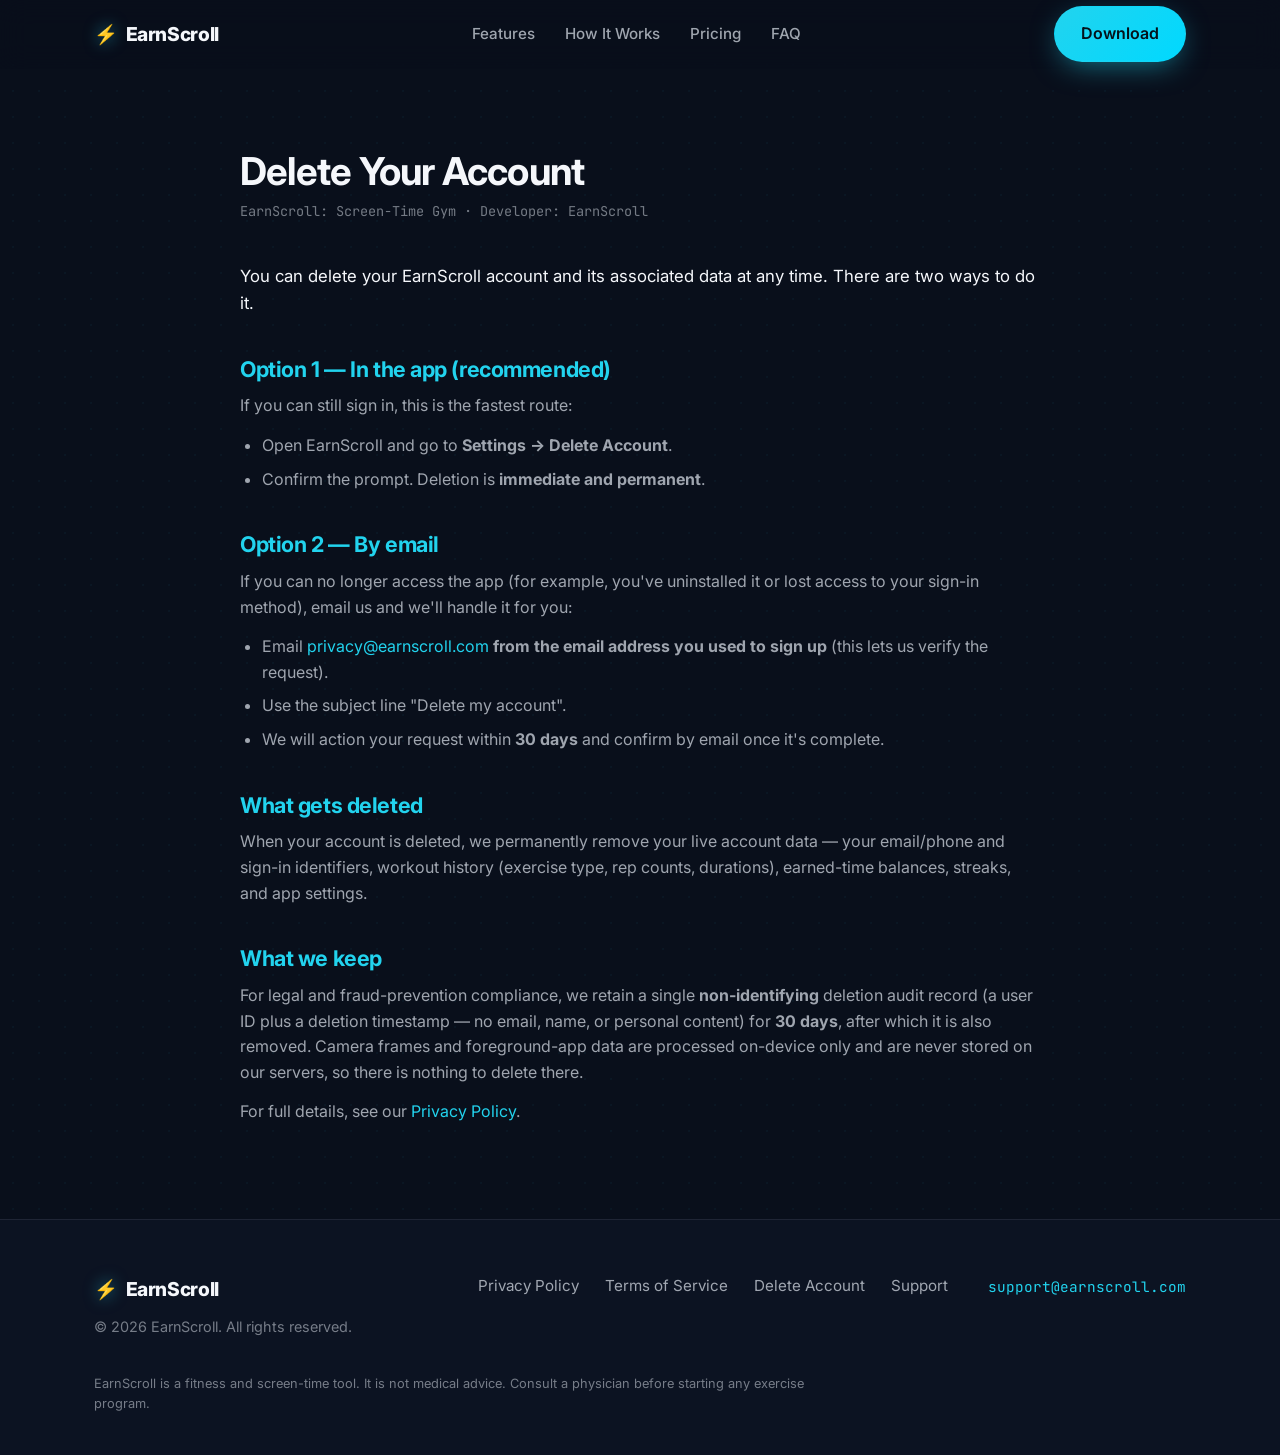
==== delete-account.html @ 03a47c72 "Align legal routes with app: /privacy, /terms, +/delete-account - Serve canonical routes matching WE" ====
<!DOCTYPE html>
<html lang="en">
<head>
  <meta charset="UTF-8" />
  <meta name="viewport" content="width=device-width, initial-scale=1.0" />
  <title>Delete Your Account — EarnScroll</title>
  <meta name="description" content="How to delete your EarnScroll account and what data is removed. In-app deletion or email-based deletion for users who can no longer sign in." />
  <meta name="theme-color" content="#090F1B" />
  <link rel="canonical" href="https://earnscroll.com/delete-account" />
  <link rel="preconnect" href="https://fonts.googleapis.com" />
  <link rel="preconnect" href="https://fonts.gstatic.com" crossorigin />
  <link href="https://fonts.googleapis.com/css2?family=Inter:wght@400;500;600;700;800&family=JetBrains+Mono:wght@400;500;600&display=swap" rel="stylesheet" />
  <link rel="icon" type="image/png" href="/images/favicon.png" />
  <link rel="stylesheet" href="/css/style.css" />
</head>
<body>
  <header class="nav">
    <div class="container nav-inner">
      <a class="logo" href="/"><span class="bolt" aria-hidden="true">⚡</span> EarnScroll</a>
      <nav class="nav-links" aria-label="Primary">
        <a href="/#features">Features</a>
        <a href="/#how">How It Works</a>
        <a href="/#pricing">Pricing</a>
        <a href="/#faq">FAQ</a>
      </nav>
      <div class="nav-cta">
        <a class="btn btn-primary" href="https://play.google.com/store/apps/details?id=com.earnscroll.app" target="_blank" rel="noopener">Download</a>
      </div>
    </div>
  </header>

  <main class="container">
    <article class="doc">
      <h1>Delete Your Account</h1>
      <p class="updated">EarnScroll: Screen-Time Gym · Developer: EarnScroll</p>

      <p class="lead">You can delete your EarnScroll account and its associated data at any time. There are two ways to do it.</p>

      <h2>Option 1 — In the app (recommended)</h2>
      <p>If you can still sign in, this is the fastest route:</p>
      <ul>
        <li>Open EarnScroll and go to <strong>Settings → Delete Account</strong>.</li>
        <li>Confirm the prompt. Deletion is <strong>immediate and permanent</strong>.</li>
      </ul>

      <h2>Option 2 — By email</h2>
      <p>If you can no longer access the app (for example, you've uninstalled it or lost access to your sign-in method), email us and we'll handle it for you:</p>
      <ul>
        <li>Email <a href="mailto:privacy@earnscroll.com">privacy@earnscroll.com</a> <strong>from the email address you used to sign up</strong> (this lets us verify the request).</li>
        <li>Use the subject line "Delete my account".</li>
        <li>We will action your request within <strong>30 days</strong> and confirm by email once it's complete.</li>
      </ul>

      <h2>What gets deleted</h2>
      <p>When your account is deleted, we permanently remove your live account data — your email/phone and sign-in identifiers, workout history (exercise type, rep counts, durations), earned-time balances, streaks, and app settings.</p>

      <h2>What we keep</h2>
      <p>For legal and fraud-prevention compliance, we retain a single <strong>non-identifying</strong> deletion audit record (a user ID plus a deletion timestamp — no email, name, or personal content) for <strong>30 days</strong>, after which it is also removed. Camera frames and foreground-app data are processed on-device only and are never stored on our servers, so there is nothing to delete there.</p>

      <p>For full details, see our <a href="/privacy">Privacy Policy</a>.</p>
    </article>
  </main>

  <footer class="footer">
    <div class="container">
      <div class="footer-grid">
        <div>
          <a class="logo" href="/"><span class="bolt">⚡</span> EarnScroll</a>
          <p class="footer-copy">© 2026 EarnScroll. All rights reserved.</p>
        </div>
        <nav class="footer-links" aria-label="Footer">
          <a href="/privacy">Privacy Policy</a>
          <a href="/terms">Terms of Service</a>
          <a href="/delete-account">Delete Account</a>
          <a href="/support">Support</a>
        </nav>
        <div><a class="footer-email" href="mailto:support@earnscroll.com">support@earnscroll.com</a></div>
      </div>
      <p class="disclaimer">EarnScroll is a fitness and screen-time tool. It is not medical advice. Consult a physician before starting any exercise program.</p>
    </div>
  </footer>
</body>
</html>
---- css/style.css ----
/* ============================================================
   EarnScroll — Screen-Time Gym :: Landing site stylesheet
   Industrial dark design system
   ============================================================ */

:root {
  /* Brand palette */
  --cyan: #22D3EE;
  --cyan-bright: #49CBEB;
  --cyan-neon: #00D9FF;
  --bg: #090F1B;
  --bg-2: #0C1322;
  --card: #141B2B;
  --card-2: #161E30;
  --text: #F5F7FB;
  --text-muted: rgba(224, 229, 238, 0.7);
  --text-dim: rgba(224, 229, 238, 0.5);
  --border: #1F2535;
  --gold: #FFD700;
  --green: #22C55E;
  --red: #EF4444;
  --amber: #F59E0B;

  --radius: 20px;
  --radius-sm: 14px;
  --maxw: 1140px;

  --shadow-glow: 0 0 60px -12px rgba(34, 211, 238, 0.45);
  --font-sans: 'Inter', -apple-system, BlinkMacSystemFont, 'Segoe UI', Roboto, sans-serif;
  --font-mono: 'JetBrains Mono', 'Space Mono', ui-monospace, monospace;
}

* { box-sizing: border-box; margin: 0; padding: 0; }

html { scroll-behavior: smooth; -webkit-text-size-adjust: 100%; }

body {
  font-family: var(--font-sans);
  background: var(--bg);
  color: var(--text);
  line-height: 1.6;
  overflow-x: hidden;
  /* subtle dot-grid texture over the industrial navy */
  background-image:
    radial-gradient(rgba(34, 211, 238, 0.04) 1px, transparent 1px);
  background-size: 26px 26px;
}

img { max-width: 100%; display: block; }
a { color: inherit; text-decoration: none; }

.container { width: 100%; max-width: var(--maxw); margin: 0 auto; padding: 0 24px; }

/* ---------- Typography ---------- */
h1, h2, h3 { font-weight: 700; line-height: 1.15; letter-spacing: -0.02em; }
.mono { font-family: var(--font-mono); }

.section { padding: 96px 0; position: relative; }
.section-title {
  font-size: clamp(1.9rem, 4vw, 2.8rem);
  text-align: center;
  margin-bottom: 14px;
}
.section-sub {
  text-align: center;
  color: var(--text-muted);
  max-width: 620px;
  margin: 0 auto 56px;
  font-size: 1.05rem;
}
.eyebrow {
  display: inline-block;
  font-family: var(--font-mono);
  font-size: 0.78rem;
  letter-spacing: 0.18em;
  text-transform: uppercase;
  color: var(--cyan);
  margin-bottom: 14px;
}

/* ---------- Buttons ---------- */
.btn {
  display: inline-flex;
  align-items: center;
  justify-content: center;
  gap: 10px;
  padding: 14px 26px;
  border-radius: 999px;
  font-weight: 600;
  font-size: 1rem;
  cursor: pointer;
  border: 1px solid transparent;
  transition: transform 0.18s ease, box-shadow 0.18s ease, background 0.18s ease;
  white-space: nowrap;
}
.btn-primary {
  background: linear-gradient(135deg, var(--cyan) 0%, var(--cyan-neon) 100%);
  color: #04121a;
  box-shadow: 0 8px 30px -8px rgba(34, 211, 238, 0.6);
}
.btn-primary:hover { transform: translateY(-2px); box-shadow: 0 12px 40px -8px rgba(34, 211, 238, 0.8); }
.btn-ghost {
  background: rgba(255, 255, 255, 0.04);
  border: 1px solid var(--border);
  color: var(--text);
}
.btn-ghost:hover { border-color: var(--cyan); color: var(--cyan); }
.btn svg { width: 20px; height: 20px; }

/* ---------- Navbar ---------- */
.nav {
  position: sticky;
  top: 0;
  z-index: 100;
  backdrop-filter: blur(14px);
  -webkit-backdrop-filter: blur(14px);
  background: rgba(9, 15, 27, 0.72);
  border-bottom: 1px solid transparent;
  transition: border-color 0.3s ease, background 0.3s ease;
}
.nav.scrolled { border-bottom-color: var(--border); background: rgba(9, 15, 27, 0.9); }
.nav-inner { display: flex; align-items: center; justify-content: space-between; height: 68px; }
.logo { display: flex; align-items: center; gap: 8px; font-weight: 800; font-size: 1.2rem; letter-spacing: -0.02em; }
.logo .bolt { color: var(--cyan); filter: drop-shadow(0 0 8px rgba(34,211,238,0.6)); }
.nav-links { display: flex; align-items: center; gap: 30px; }
.nav-links a { color: var(--text-muted); font-size: 0.95rem; font-weight: 500; transition: color 0.15s; }
.nav-links a:hover { color: var(--text); }
.nav-cta { display: flex; align-items: center; gap: 14px; }
.nav-toggle { display: none; background: none; border: none; color: var(--text); cursor: pointer; }
.nav-toggle svg { width: 26px; height: 26px; }

/* ---------- Hero ---------- */
.hero { position: relative; padding: 80px 0 100px; overflow: hidden; }
.hero::before {
  content: "";
  position: absolute;
  top: -20%; left: 50%;
  width: 900px; height: 900px;
  transform: translateX(-50%);
  background: radial-gradient(circle, rgba(34,211,238,0.16) 0%, transparent 60%);
  pointer-events: none;
}
.hero-grid {
  display: grid;
  grid-template-columns: 1.05fr 0.95fr;
  gap: 48px;
  align-items: center;
  position: relative;
}
.hero h1 {
  font-size: clamp(2.6rem, 6vw, 4.3rem);
  margin-bottom: 22px;
  background: linear-gradient(180deg, #ffffff 0%, #b9d9e3 100%);
  -webkit-background-clip: text;
  background-clip: text;
  -webkit-text-fill-color: transparent;
}
.hero h1 .accent {
  background: linear-gradient(135deg, var(--cyan) 0%, var(--cyan-neon) 100%);
  -webkit-background-clip: text;
  background-clip: text;
  -webkit-text-fill-color: transparent;
}
.hero-sub { font-size: 1.15rem; color: var(--text-muted); max-width: 540px; margin-bottom: 34px; }
.hero-ctas { display: flex; gap: 16px; flex-wrap: wrap; margin-bottom: 30px; }
.trust-badges { display: flex; flex-direction: column; gap: 10px; }
.trust-badges span { font-size: 0.9rem; color: var(--text-dim); display: flex; align-items: center; gap: 8px; }

/* Screenshot frame (source images are square 1:1) */
.phone {
  position: relative;
  width: 340px;
  max-width: 100%;
  margin: 0 auto;
  border-radius: 26px;
  padding: 10px;
  background: linear-gradient(160deg, #1c2740, #0c1220);
  border: 1px solid var(--border);
  box-shadow: var(--shadow-glow), 0 30px 70px -30px rgba(0,0,0,0.8);
}
.phone img {
  border-radius: 18px;
  width: 100%;
  height: auto;
  aspect-ratio: 1 / 1;
  object-fit: cover;
  display: block;
}
.hero-phone { animation: float 6s ease-in-out infinite; }
@keyframes float {
  0%, 100% { transform: translateY(0); }
  50% { transform: translateY(-12px); }
}

/* ---------- Problem cards ---------- */
.grid-3 { display: grid; grid-template-columns: repeat(3, 1fr); gap: 24px; }
.card {
  background: linear-gradient(160deg, rgba(20,27,43,0.9), rgba(12,18,32,0.9));
  border: 1px solid var(--border);
  border-radius: var(--radius);
  padding: 30px;
  backdrop-filter: blur(6px);
  transition: transform 0.2s ease, border-color 0.2s ease;
}
.card:hover { transform: translateY(-4px); border-color: rgba(34,211,238,0.4); }
.card .emoji { font-size: 2rem; margin-bottom: 16px; display: block; }
.card h3 { font-size: 1.2rem; margin-bottom: 10px; }
.card p { color: var(--text-muted); font-size: 0.98rem; }
.transition-line {
  text-align: center;
  font-size: 1.4rem;
  font-weight: 700;
  margin-top: 44px;
  color: var(--cyan);
}

/* ---------- How it works ---------- */
.steps { display: flex; flex-direction: column; gap: 80px; }
.step {
  display: grid;
  grid-template-columns: 1fr 320px;
  gap: 56px;
  align-items: center;
}
.step:nth-child(even) { grid-template-columns: 320px 1fr; }
.step:nth-child(even) .step-body { order: 2; }
.step-num {
  font-family: var(--font-mono);
  font-size: 0.85rem;
  color: var(--cyan);
  letter-spacing: 0.15em;
  margin-bottom: 12px;
}
.step-icon {
  width: 52px; height: 52px;
  border-radius: 14px;
  background: rgba(34,211,238,0.1);
  border: 1px solid rgba(34,211,238,0.3);
  display: flex; align-items: center; justify-content: center;
  margin-bottom: 18px;
  font-size: 1.5rem;
}
.step-body h3 { font-size: 1.6rem; margin-bottom: 12px; }
.step-body p { color: var(--text-muted); font-size: 1.05rem; max-width: 460px; }
.step .phone { width: 320px; }

/* ---------- Feature grid ---------- */
.grid-feat { display: grid; grid-template-columns: repeat(3, 1fr); gap: 22px; }
.feat-card .fi {
  width: 46px; height: 46px; border-radius: 12px;
  display: flex; align-items: center; justify-content: center;
  background: rgba(34,211,238,0.09);
  border: 1px solid rgba(34,211,238,0.22);
  margin-bottom: 16px;
}
.feat-card .fi svg { width: 24px; height: 24px; color: var(--cyan); }

/* ---------- Gallery ---------- */
.gallery {
  display: flex;
  gap: 30px;
  overflow-x: auto;
  padding: 10px 24px 30px;
  scroll-snap-type: x mandatory;
  -webkit-overflow-scrolling: touch;
}
.gallery::-webkit-scrollbar { height: 8px; }
.gallery::-webkit-scrollbar-thumb { background: var(--border); border-radius: 8px; }
.gallery-item { scroll-snap-align: center; flex: 0 0 auto; text-align: center; }
.gallery-item .phone { width: 300px; }
.gallery-item .cap { margin-top: 16px; color: var(--text-muted); font-size: 0.95rem; font-family: var(--font-mono); }

/* ---------- Pricing ---------- */
.pricing-grid { display: grid; grid-template-columns: repeat(2, 1fr); gap: 26px; max-width: 900px; margin: 0 auto; align-items: start; }
.price-card { padding: 36px; position: relative; }
.price-card.pro {
  border: 1px solid transparent;
  background:
    linear-gradient(var(--card), var(--card)) padding-box,
    linear-gradient(135deg, var(--gold), var(--cyan)) border-box;
}
.price-card h3 { font-size: 1.4rem; margin-bottom: 6px; }
.price-card .tagline { color: var(--text-dim); font-size: 0.9rem; margin-bottom: 24px; }
.price-list { list-style: none; margin-bottom: 26px; }
.price-list li { padding: 9px 0; color: var(--text-muted); display: flex; align-items: center; gap: 10px; border-bottom: 1px solid rgba(255,255,255,0.04); }
.price-list li svg { width: 18px; height: 18px; color: var(--green); flex-shrink: 0; }
.tiers { display: flex; flex-direction: column; gap: 10px; margin-bottom: 24px; }
.tier {
  display: flex; justify-content: space-between; align-items: center;
  padding: 12px 16px; border-radius: var(--radius-sm);
  background: rgba(255,255,255,0.03); border: 1px solid var(--border);
}
.tier .amt { font-family: var(--font-mono); font-weight: 600; }
.tier .amt small { color: var(--text-dim); font-weight: 400; }
.badge {
  font-size: 0.68rem; font-weight: 700; text-transform: uppercase; letter-spacing: 0.1em;
  padding: 3px 9px; border-radius: 999px; background: var(--gold); color: #1a1400;
}
.badge-best { position: absolute; top: -12px; right: 24px; }
.price-card .btn { width: 100%; }
.manage-note { text-align: center; font-size: 0.82rem; color: var(--text-dim); margin-top: 14px; }

/* ---------- FAQ ---------- */
.faq { max-width: 780px; margin: 0 auto; }
.faq-item { border-bottom: 1px solid var(--border); }
.faq-q {
  width: 100%; text-align: left; background: none; border: none; color: var(--text);
  font-size: 1.08rem; font-weight: 600; padding: 22px 40px 22px 0; cursor: pointer;
  position: relative; font-family: inherit;
}
.faq-q::after {
  content: "+"; position: absolute; right: 6px; top: 50%; transform: translateY(-50%);
  font-size: 1.6rem; color: var(--cyan); font-weight: 400; transition: transform 0.2s;
}
.faq-item.open .faq-q::after { transform: translateY(-50%) rotate(45deg); }
.faq-a { max-height: 0; overflow: hidden; transition: max-height 0.3s ease; }
.faq-a p { padding: 0 40px 22px 0; color: var(--text-muted); font-size: 0.98rem; }

/* ---------- Final CTA ---------- */
.final-cta { text-align: center; position: relative; overflow: hidden; }
.final-cta::before {
  content: ""; position: absolute; inset: 0;
  background: radial-gradient(circle at 50% 120%, rgba(34,211,238,0.22), transparent 60%);
  pointer-events: none;
}
.final-cta h2 { font-size: clamp(2rem, 5vw, 3.2rem); margin-bottom: 16px; }
.final-cta p { color: var(--text-muted); font-size: 1.15rem; margin-bottom: 32px; }
.final-cta .small { font-size: 0.9rem; color: var(--text-dim); margin-top: 18px; }

/* ---------- Footer ---------- */
.footer { border-top: 1px solid var(--border); padding: 54px 0 40px; background: var(--bg-2); }
.footer-grid { display: grid; grid-template-columns: 1fr auto auto; gap: 40px; align-items: start; }
.footer-links { display: flex; gap: 26px; flex-wrap: wrap; }
.footer-links a { color: var(--text-muted); font-size: 0.95rem; }
.footer-links a:hover { color: var(--cyan); }
.footer-copy { color: var(--text-dim); font-size: 0.9rem; margin-top: 10px; }
.footer .disclaimer { color: var(--text-dim); font-size: 0.8rem; margin-top: 36px; max-width: 720px; line-height: 1.6; }
.footer-email { color: var(--cyan); font-family: var(--font-mono); font-size: 0.9rem; }

/* ---------- Legal / doc pages ---------- */
.doc { max-width: 800px; margin: 0 auto; padding: 80px 0; }
.doc h1 { font-size: 2.4rem; margin-bottom: 8px; }
.doc .updated { color: var(--text-dim); font-family: var(--font-mono); font-size: 0.85rem; margin-bottom: 40px; }
.doc h2 { font-size: 1.35rem; margin: 40px 0 12px; color: var(--cyan); }
.doc p { color: var(--text-muted); margin-bottom: 14px; }
.doc ul { margin: 0 0 16px 22px; color: var(--text-muted); }
.doc li { margin-bottom: 8px; }
.doc a { color: var(--cyan); }
.doc a:hover { text-decoration: underline; }
.doc .lead { font-size: 1.05rem; color: var(--text); }

/* ---------- Scroll reveal ---------- */
.reveal { opacity: 0; transform: translateY(24px); transition: opacity 0.6s ease, transform 0.6s ease; }
.reveal.visible { opacity: 1; transform: none; }

/* ---------- Responsive ---------- */
@media (max-width: 900px) {
  .section { padding: 68px 0; }
  .hero-grid { grid-template-columns: 1fr; text-align: center; }
  .hero-sub { margin-left: auto; margin-right: auto; }
  .hero-ctas, .trust-badges { justify-content: center; align-items: center; }
  .hero-phone { margin-top: 40px; }
  .grid-3, .grid-feat { grid-template-columns: 1fr; }
  .step, .step:nth-child(even) { grid-template-columns: 1fr; gap: 28px; text-align: center; }
  .step:nth-child(even) .step-body { order: 0; }
  .step-icon { margin-left: auto; margin-right: auto; }
  .step-body p { margin-left: auto; margin-right: auto; }
  .step .phone { width: 230px; }
  .pricing-grid { grid-template-columns: 1fr; }
  .footer-grid { grid-template-columns: 1fr; gap: 24px; }
  .nav-links { display: none; }
  .nav-links.open {
    display: flex; flex-direction: column; position: absolute; top: 68px; left: 0; right: 0;
    background: rgba(9,15,27,0.98); padding: 20px 24px; gap: 18px; border-bottom: 1px solid var(--border);
  }
  .nav-toggle { display: block; }
  .nav-cta .btn-ghost { display: none; }
}

@media (prefers-reduced-motion: reduce) {
  * { animation: none !important; scroll-behavior: auto; }
  .reveal { opacity: 1; transform: none; transition: none; }
}
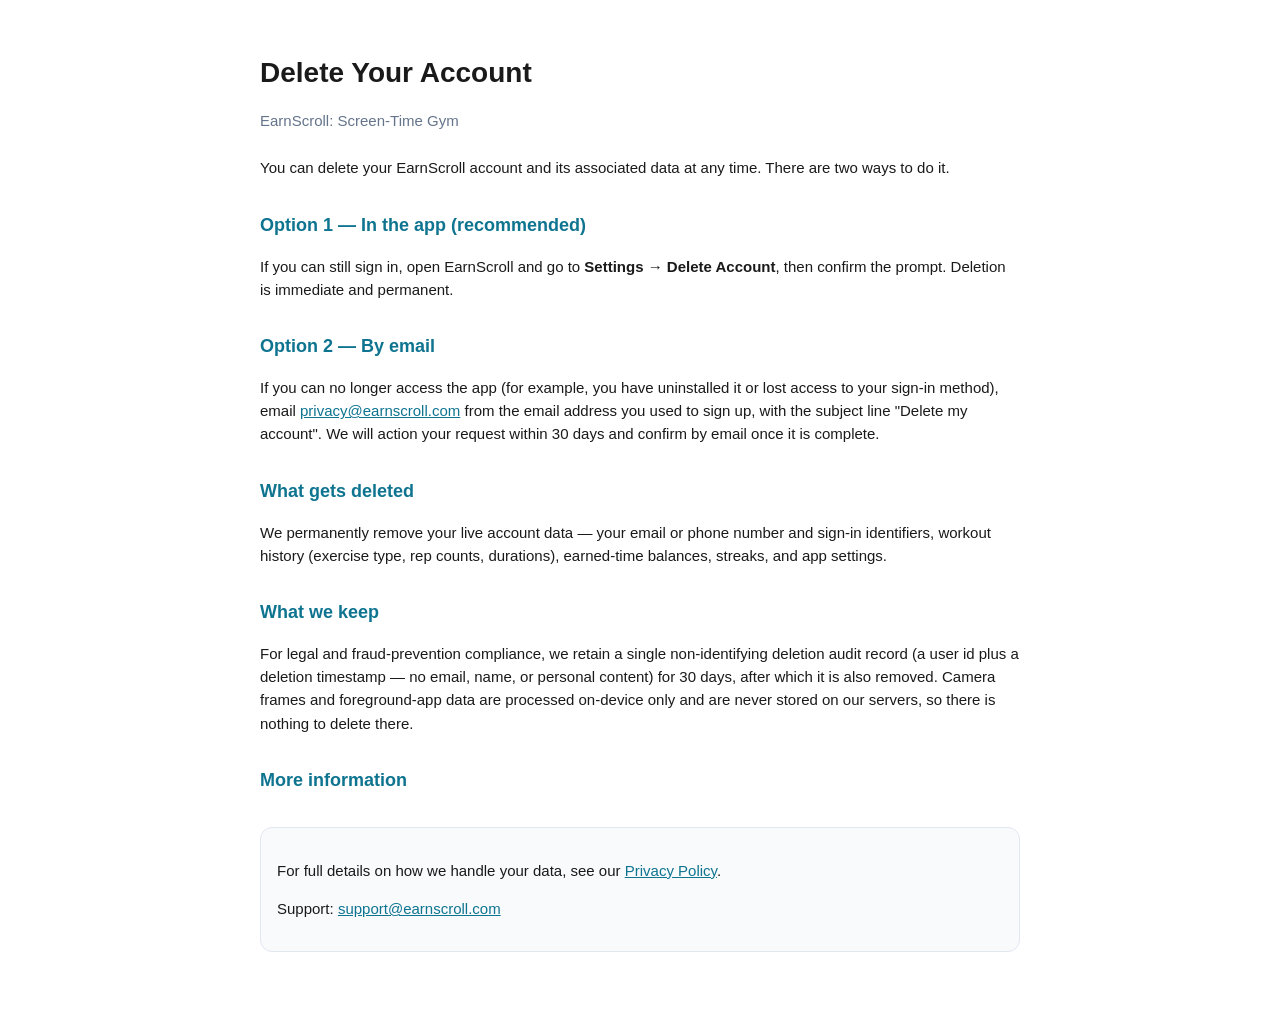
==== commit 1e688145: "Host the project's original legal docs verbatim at /privacy and /terms Replace the landing-styled le" ====
--- a/delete-account.html
+++ b/delete-account.html
@@ -1,83 +1,57 @@
 <!DOCTYPE html>
 <html lang="en">
 <head>
-  <meta charset="UTF-8" />
-  <meta name="viewport" content="width=device-width, initial-scale=1.0" />
-  <title>Delete Your Account — EarnScroll</title>
-  <meta name="description" content="How to delete your EarnScroll account and what data is removed. In-app deletion or email-based deletion for users who can no longer sign in." />
-  <meta name="theme-color" content="#090F1B" />
-  <link rel="canonical" href="https://earnscroll.com/delete-account" />
-  <link rel="preconnect" href="https://fonts.googleapis.com" />
-  <link rel="preconnect" href="https://fonts.gstatic.com" crossorigin />
-  <link href="https://fonts.googleapis.com/css2?family=Inter:wght@400;500;600;700;800&family=JetBrains+Mono:wght@400;500;600&display=swap" rel="stylesheet" />
-  <link rel="icon" type="image/png" href="/images/favicon.png" />
-  <link rel="stylesheet" href="/css/style.css" />
+  <meta charset="utf-8" />
+  <meta name="viewport" content="width=device-width, initial-scale=1" />
+  <title>EarnScroll — Delete Your Account</title>
+  <style>
+    :root { color-scheme: light dark; }
+    body {
+      font-family: -apple-system, BlinkMacSystemFont, "Segoe UI", Roboto, "Helvetica Neue", Arial, sans-serif;
+      max-width: 760px;
+      margin: 0 auto;
+      padding: 32px 20px 64px;
+      line-height: 1.55;
+      color: #1a1a1a;
+      background: #ffffff;
+    }
+    h1 { font-size: 28px; margin-bottom: 4px; }
+    h2 { font-size: 18px; margin-top: 32px; color: #0e7490; }
+    p, li { font-size: 15px; }
+    code { background: #f1f5f9; padding: 1px 6px; border-radius: 4px; }
+    .last-updated { color: #64748b; margin-bottom: 24px; }
+    .contact { margin-top: 32px; padding: 16px; border: 1px solid #e2e8f0; border-radius: 12px; background: #f8fafc; }
+    a { color: #0e7490; }
+    @media (prefers-color-scheme: dark) {
+      body { background: #0b1220; color: #e6eaf3; }
+      h2 { color: #22d3ee; }
+      .contact { background: #0f172a; border-color: #1f2a44; }
+      code { background: #111a2e; }
+    }
+  </style>
 </head>
 <body>
-  <header class="nav">
-    <div class="container nav-inner">
-      <a class="logo" href="/"><span class="bolt" aria-hidden="true">⚡</span> EarnScroll</a>
-      <nav class="nav-links" aria-label="Primary">
-        <a href="/#features">Features</a>
-        <a href="/#how">How It Works</a>
-        <a href="/#pricing">Pricing</a>
-        <a href="/#faq">FAQ</a>
-      </nav>
-      <div class="nav-cta">
-        <a class="btn btn-primary" href="https://play.google.com/store/apps/details?id=com.earnscroll.app" target="_blank" rel="noopener">Download</a>
-      </div>
-    </div>
-  </header>
+  <h1>Delete Your Account</h1>
+  <p class="last-updated">EarnScroll: Screen-Time Gym</p>
 
-  <main class="container">
-    <article class="doc">
-      <h1>Delete Your Account</h1>
-      <p class="updated">EarnScroll: Screen-Time Gym · Developer: EarnScroll</p>
+  <p>You can delete your EarnScroll account and its associated data at any time. There are two ways to do it.</p>
 
-      <p class="lead">You can delete your EarnScroll account and its associated data at any time. There are two ways to do it.</p>
+  <h2>Option 1 — In the app (recommended)</h2>
+  <p>If you can still sign in, open EarnScroll and go to <strong>Settings → Delete Account</strong>, then confirm the prompt. Deletion is immediate and permanent.</p>
 
-      <h2>Option 1 — In the app (recommended)</h2>
-      <p>If you can still sign in, this is the fastest route:</p>
-      <ul>
-        <li>Open EarnScroll and go to <strong>Settings → Delete Account</strong>.</li>
-        <li>Confirm the prompt. Deletion is <strong>immediate and permanent</strong>.</li>
-      </ul>
+  <h2>Option 2 — By email</h2>
+  <p>If you can no longer access the app (for example, you have uninstalled it or lost access to your sign-in method), email <a href="mailto:privacy@earnscroll.com">privacy@earnscroll.com</a> from the email address you used to sign up, with the subject line "Delete my account". We will action your request within 30 days and confirm by email once it is complete.</p>
 
-      <h2>Option 2 — By email</h2>
-      <p>If you can no longer access the app (for example, you've uninstalled it or lost access to your sign-in method), email us and we'll handle it for you:</p>
-      <ul>
-        <li>Email <a href="mailto:privacy@earnscroll.com">privacy@earnscroll.com</a> <strong>from the email address you used to sign up</strong> (this lets us verify the request).</li>
-        <li>Use the subject line "Delete my account".</li>
-        <li>We will action your request within <strong>30 days</strong> and confirm by email once it's complete.</li>
-      </ul>
+  <h2>What gets deleted</h2>
+  <p>We permanently remove your live account data — your email or phone number and sign-in identifiers, workout history (exercise type, rep counts, durations), earned-time balances, streaks, and app settings.</p>
 
-      <h2>What gets deleted</h2>
-      <p>When your account is deleted, we permanently remove your live account data — your email/phone and sign-in identifiers, workout history (exercise type, rep counts, durations), earned-time balances, streaks, and app settings.</p>
+  <h2>What we keep</h2>
+  <p>For legal and fraud-prevention compliance, we retain a single non-identifying deletion audit record (a user id plus a deletion timestamp — no email, name, or personal content) for 30 days, after which it is also removed. Camera frames and foreground-app data are processed on-device only and are never stored on our servers, so there is nothing to delete there.</p>
 
-      <h2>What we keep</h2>
-      <p>For legal and fraud-prevention compliance, we retain a single <strong>non-identifying</strong> deletion audit record (a user ID plus a deletion timestamp — no email, name, or personal content) for <strong>30 days</strong>, after which it is also removed. Camera frames and foreground-app data are processed on-device only and are never stored on our servers, so there is nothing to delete there.</p>
-
-      <p>For full details, see our <a href="/privacy">Privacy Policy</a>.</p>
-    </article>
-  </main>
-
-  <footer class="footer">
-    <div class="container">
-      <div class="footer-grid">
-        <div>
-          <a class="logo" href="/"><span class="bolt">⚡</span> EarnScroll</a>
-          <p class="footer-copy">© 2026 EarnScroll. All rights reserved.</p>
-        </div>
-        <nav class="footer-links" aria-label="Footer">
-          <a href="/privacy">Privacy Policy</a>
-          <a href="/terms">Terms of Service</a>
-          <a href="/delete-account">Delete Account</a>
-          <a href="/support">Support</a>
-        </nav>
-        <div><a class="footer-email" href="mailto:support@earnscroll.com">support@earnscroll.com</a></div>
-      </div>
-      <p class="disclaimer">EarnScroll is a fitness and screen-time tool. It is not medical advice. Consult a physician before starting any exercise program.</p>
-    </div>
-  </footer>
+  <h2>More information</h2>
+  <div class="contact">
+    <p>For full details on how we handle your data, see our <a href="/privacy">Privacy Policy</a>.</p>
+    <p>Support: <a href="mailto:support@earnscroll.com">support@earnscroll.com</a></p>
+  </div>
 </body>
 </html>
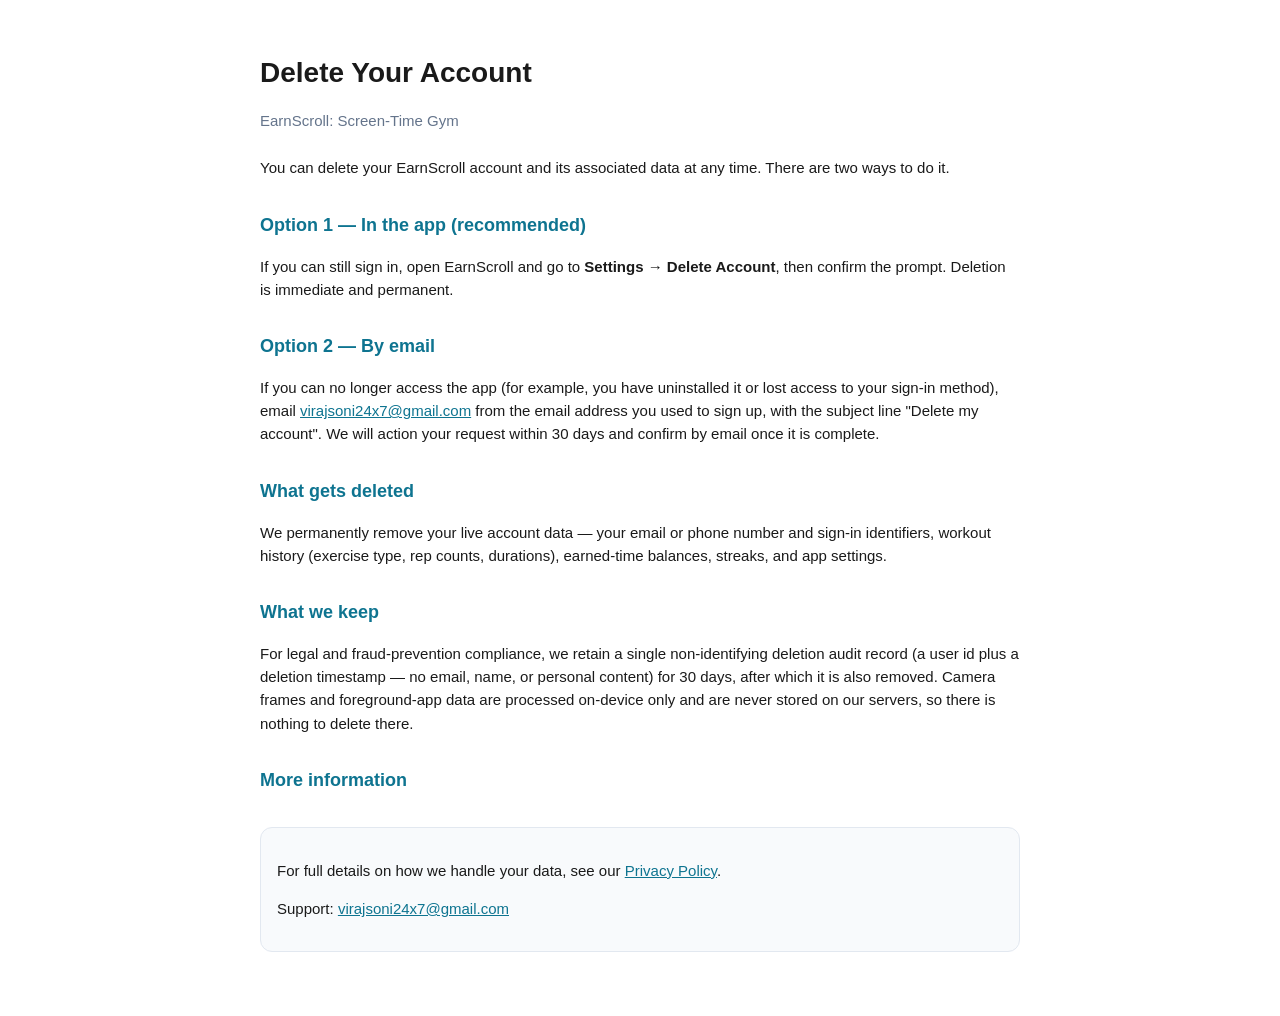
==== commit 715c169a: "Update contact email to virajsoni24x7@gmail.com Replace non-functional support@/privacy@/legal@earns" ====
--- a/delete-account.html
+++ b/delete-account.html
@@ -40,7 +40,7 @@
   <p>If you can still sign in, open EarnScroll and go to <strong>Settings → Delete Account</strong>, then confirm the prompt. Deletion is immediate and permanent.</p>
 
   <h2>Option 2 — By email</h2>
-  <p>If you can no longer access the app (for example, you have uninstalled it or lost access to your sign-in method), email <a href="mailto:privacy@earnscroll.com">privacy@earnscroll.com</a> from the email address you used to sign up, with the subject line "Delete my account". We will action your request within 30 days and confirm by email once it is complete.</p>
+  <p>If you can no longer access the app (for example, you have uninstalled it or lost access to your sign-in method), email <a href="mailto:virajsoni24x7@gmail.com">virajsoni24x7@gmail.com</a> from the email address you used to sign up, with the subject line "Delete my account". We will action your request within 30 days and confirm by email once it is complete.</p>
 
   <h2>What gets deleted</h2>
   <p>We permanently remove your live account data — your email or phone number and sign-in identifiers, workout history (exercise type, rep counts, durations), earned-time balances, streaks, and app settings.</p>
@@ -51,7 +51,7 @@
   <h2>More information</h2>
   <div class="contact">
     <p>For full details on how we handle your data, see our <a href="/privacy">Privacy Policy</a>.</p>
-    <p>Support: <a href="mailto:support@earnscroll.com">support@earnscroll.com</a></p>
+    <p>Support: <a href="mailto:virajsoni24x7@gmail.com">virajsoni24x7@gmail.com</a></p>
   </div>
 </body>
 </html>
